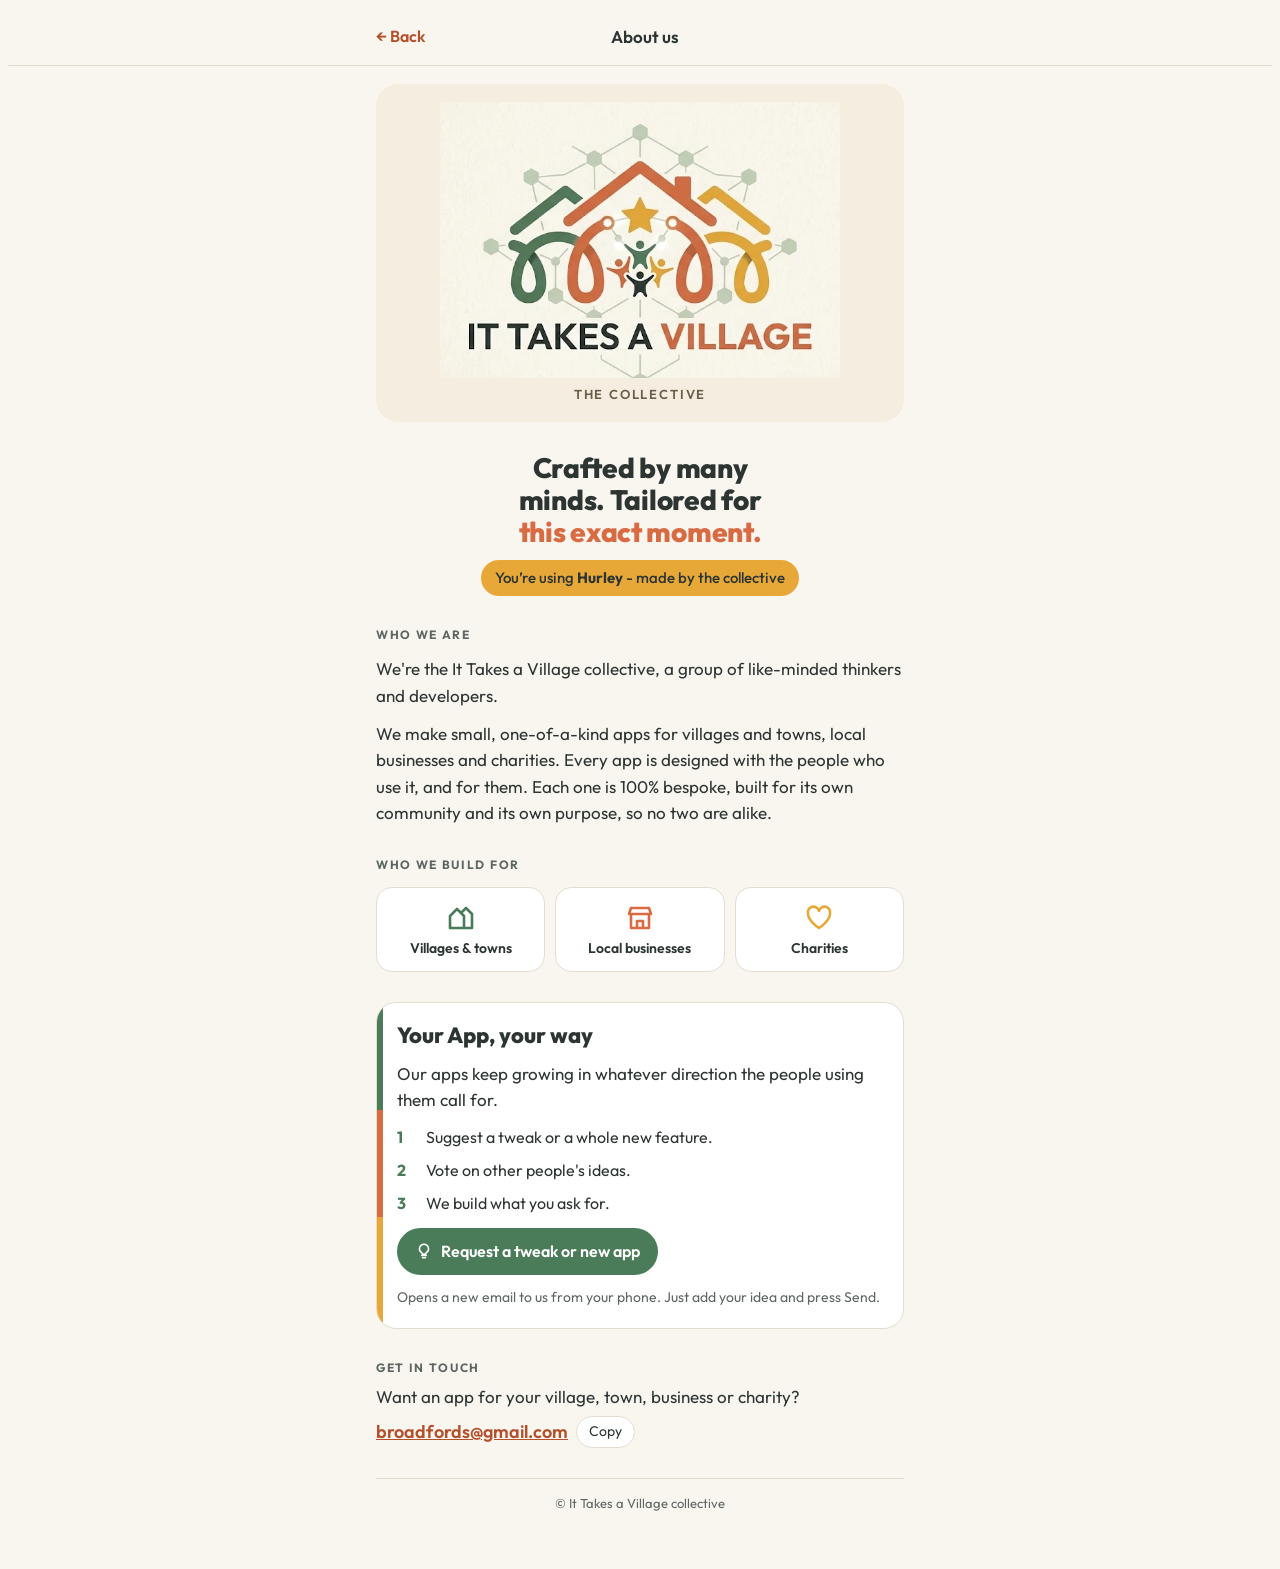
==== about.html @ 9b0e89bc "Hurley v0.1.0: home grid (8 buttons), top bar, place pages, profile, settings, about, install page, " ====
<!DOCTYPE html>
<html lang="en">
<head>
<meta charset="utf-8">
<meta name="viewport" content="width=device-width, initial-scale=1, viewport-fit=cover">
<meta name="theme-color" content="#F9F6F0">
<title>About us · Hurley</title>
<link rel="icon" href="icons/favicon-32.png">
<script src="js/theme.js"></script>
<link rel="preconnect" href="https://fonts.googleapis.com">
<link rel="preconnect" href="https://fonts.gstatic.com" crossorigin>
<link rel="stylesheet" href="https://fonts.googleapis.com/css2?family=Outfit:wght@400;500;600;700;800&display=swap">
<style>
/* Layout: in-app About screen; one phone column; cream logo plaque, then story, who-we-build-for trio, Your-App-your-way panel, contact */
:root{
  --cream:#F9F6F0; --plaque:#F4EDE0; --surface:#FFFFFF; --ink:#2C3531; --muted:#5E6762; --line:#E4DDD0;
  --terra:#D96B43; --terra-ink:#B4502C; --sage:#4A7C59; --gold:#E8A838;
  --on-terra:#FFFFFF; --on-sage:#FFFFFF; --on-gold:#2C3531;
  --font:"Outfit", system-ui, -apple-system, "Segoe UI", sans-serif;
}
@media (prefers-color-scheme: dark){:root:not([data-theme="light"]){
  --cream:#1E2421; --surface:#2C3531; --ink:#F1ECE2; --muted:#AEB7B1; --line:#3B4540;
  --terra:#E8825C; --terra-ink:#F0956F; --sage:#7FB28E; --gold:#EDB653;
  --on-terra:#1E2421; --on-sage:#1E2421; --on-gold:#1E2421; color-scheme:dark}}
:root[data-theme="dark"]{
  --cream:#1E2421; --surface:#2C3531; --ink:#F1ECE2; --muted:#AEB7B1; --line:#3B4540;
  --terra:#E8825C; --terra-ink:#F0956F; --sage:#7FB28E; --gold:#EDB653;
  --on-terra:#1E2421; --on-sage:#1E2421; --on-gold:#1E2421; color-scheme:dark}

*{box-sizing:border-box}
body{background:var(--cream);color:var(--ink);font-family:var(--font);font-size:17px;line-height:1.55}
h1,h2,h3{margin:0;font-weight:700;line-height:1.15;text-wrap:balance}
p{margin:0}
button,a{font:inherit}
:focus-visible{outline:3px solid var(--terra);outline-offset:2px;border-radius:6px}

.bar{position:sticky;top:env(safe-area-inset-top,0px);z-index:2;background:var(--cream);border-bottom:1px solid var(--line)}
.bar-in{max-width:560px;margin:0 auto;padding:10px 16px;display:flex;align-items:center;gap:12px}
.back{background:none;border:0;color:var(--terra-ink);font-weight:600;font-size:16px;padding:6px 0;cursor:pointer}
.bar h1{font-size:17px;font-weight:600;flex:1;text-align:center;margin-right:52px}

.wrap{max-width:560px;margin:0 auto;padding-inline:16px;padding-block:18px 48px;display:flex;flex-direction:column;gap:30px}

.plaque{background:var(--plaque);border-radius:22px;padding:18px 12px 8px;display:flex;flex-direction:column;align-items:center;gap:6px}
.plaque img{width:100%;max-width:400px;height:auto;display:block;
  -webkit-mask-image:radial-gradient(ellipse 88% 82% at 50% 50%,#000 76%,transparent 100%);
          mask-image:radial-gradient(ellipse 88% 82% at 50% 50%,#000 76%,transparent 100%)}
.tag{font-size:13px;letter-spacing:.14em;text-transform:uppercase;color:#6B5E4A;font-weight:600;padding-bottom:10px}

.hero{display:flex;flex-direction:column;gap:12px;text-align:center;align-items:center}
.hero h2{font-size:28px;font-weight:800;letter-spacing:-.01em;max-width:18ch}
.hero h2 em{font-style:normal;color:var(--terra)}
.using{display:inline-block;background:var(--gold);color:var(--on-gold);border-radius:999px;padding:6px 14px;font-size:15px;font-weight:500}
.using b{font-weight:700}

.story{display:flex;flex-direction:column;gap:12px}
.story p:first-child{font-size:19px;font-weight:500}
.eyebrow{font-size:12px;letter-spacing:.14em;text-transform:uppercase;font-weight:700;color:var(--muted)}

.trio{display:grid;grid-template-columns:repeat(3,minmax(0,1fr));gap:10px}
.trio div{background:var(--surface);border:1px solid var(--line);border-radius:16px;padding:14px 10px;display:flex;flex-direction:column;align-items:center;gap:8px;text-align:center;font-size:14px;font-weight:600;line-height:1.25}
.trio svg{width:30px;height:30px}
@media (max-width:360px){.trio{grid-template-columns:1fr}.trio div{flex-direction:row;text-align:left}}

.yay{background:var(--surface);border:1px solid var(--line);border-radius:20px;padding:20px;display:flex;flex-direction:column;gap:12px;position:relative;overflow:hidden}
.yay::before{content:"";position:absolute;inset:0 auto 0 0;width:6px;background:linear-gradient(var(--sage) 0 33%,var(--terra) 33% 66%,var(--gold) 66%)}
.yay h3{font-size:22px;font-weight:800}
.yay ol{margin:0;padding:0;list-style:none;display:flex;flex-direction:column;gap:8px;font-size:16px}
.yay li{display:flex;gap:10px;align-items:baseline}
.yay li span{flex:none;font-weight:700;color:var(--sage);min-width:1.2em}
.pill{align-self:flex-start;display:inline-flex;align-items:center;gap:8px;background:var(--sage);color:var(--on-sage);border:0;border-radius:999px;padding:11px 18px;font-weight:600;font-size:16px;text-decoration:none;cursor:pointer}
.pill svg{width:18px;height:18px}
.hint{font-size:14px;color:var(--muted)}

.contact{display:flex;flex-direction:column;gap:6px}
.contact .row{display:flex;flex-wrap:wrap;align-items:center;gap:8px}
.contact a{color:var(--terra-ink);font-weight:600;font-size:18px;user-select:all;word-break:break-all}
.copy{border:1px solid var(--line);background:var(--surface);color:var(--ink);border-radius:999px;padding:4px 12px;font-size:14px;cursor:pointer}

footer{border-top:1px solid var(--line);padding-top:14px;font-size:13px;color:var(--muted);text-align:center}
</style>
</head>
<body>
<!-- Shared It Takes a Village collective About Us page. Master copy lives in _assets/it-takes-a-village/about.html; per app only APP_NAME and BACK_URL differ. -->

<header class="bar"><div class="bar-in">
  <button class="back" id="back">← Back</button>
  <h1>About us</h1>
</div></header>

<main class="wrap">
  <div class="plaque">
    <img src="assets/collective-logo.webp" alt="It Takes a Village logo: three rooftops in green, terracotta and gold, joined by figures of people under a star" width="580" height="400">
    <div class="tag">The collective</div>
  </div>

  <section class="hero">
    <h2>Crafted by many minds. Tailored for <em>this exact moment.</em></h2>
    <div class="using" id="using"></div>
  </section>

  <section class="story" aria-labelledby="who">
    <span class="eyebrow" id="who">Who we are</span>
    <p>We're the It Takes a Village collective, a group of like-minded thinkers and developers.</p>
    <p>We make small, one-of-a-kind apps for villages and towns, local businesses and charities. Every app is designed with the people who use it, and for them. Each one is 100% bespoke, built for its own community and its own purpose, so no two are alike.</p>
  </section>

  <section class="story" aria-labelledby="for">
    <span class="eyebrow" id="for">Who we build for</span>
    <div class="trio">
      <div><svg viewBox="0 0 30 30" aria-hidden="true"><path d="M4 26V14l7-7 7 7v12z" fill="none" stroke="var(--sage)" stroke-width="2.6" stroke-linejoin="round"/><path d="M15 11l5-5 6 6v14h-8" fill="none" stroke="var(--sage)" stroke-width="2.6" stroke-linejoin="round"/></svg>Villages &amp; towns</div>
      <div><svg viewBox="0 0 30 30" aria-hidden="true"><path d="M4 12h22l-2-6H6z M6 12v14h18V12" fill="none" stroke="var(--terra)" stroke-width="2.6" stroke-linejoin="round"/><path d="M12 26v-7h6v7" fill="none" stroke="var(--terra)" stroke-width="2.6" stroke-linejoin="round"/></svg>Local businesses</div>
      <div><svg viewBox="0 0 30 30" aria-hidden="true"><path d="M15 26S4 19 4 11.5A5.5 5.5 0 0 1 15 9a5.5 5.5 0 0 1 11 2.5C26 19 15 26 15 26z" fill="none" stroke="var(--gold)" stroke-width="2.6" stroke-linejoin="round"/></svg>Charities</div>
    </div>
  </section>

  <section class="yay" aria-labelledby="yay-h">
    <h3 id="yay-h">Your App, your way</h3>
    <p>Our apps keep growing in whatever direction the people using them call for.</p>
    <ol>
      <li><span>1</span>Suggest a tweak or a whole new feature.</li>
      <li><span>2</span>Vote on other people's ideas.</li>
      <li><span>3</span>We build what you ask for.</li>
    </ol>
    <a class="pill" id="req" href="mailto:broadfords@gmail.com"><svg viewBox="0 0 24 24" aria-hidden="true"><path d="M9 18h6M10 21h4M12 3a6 6 0 0 0-3.5 10.9c.6.5 1 1.2 1 2.1h5c0-.9.4-1.6 1-2.1A6 6 0 0 0 12 3z" fill="none" stroke="currentColor" stroke-width="2" stroke-linecap="round" stroke-linejoin="round"/></svg>Request a tweak or new app</a>
    <p class="hint">Opens a new email to us from your phone. Just add your idea and press Send.</p>
  </section>

  <section class="contact" aria-labelledby="ct">
    <span class="eyebrow" id="ct">Get in touch</span>
    <p>Want an app for your village, town, business or charity?</p>
    <div class="row"><a href="mailto:broadfords@gmail.com" id="email">broadfords@gmail.com</a><button class="copy" id="copy">Copy</button></div>
  </section>

  <footer>© It Takes a Village collective</footer>
</main>

<script>
const APP_NAME = 'Hurley';
const BACK_URL = './';
document.getElementById('using').innerHTML = 'You’re using <b></b> - made by the collective';
document.querySelector('#using b').textContent = APP_NAME;
// Option 1 (for now): email. Option 2 (later): open the app's "Your App, your way" request list instead.
document.getElementById('req').href = 'mailto:broadfords@gmail.com?subject=' + encodeURIComponent('Idea for ' + APP_NAME)
  + '&body=' + encodeURIComponent('My idea for ' + APP_NAME + ' is: ');
document.getElementById('back').onclick = () => { if (history.length > 1) history.back(); else location.href = BACK_URL; };
document.getElementById('copy').onclick = () => {
  const b = document.getElementById('copy'), done = () => { b.textContent = 'Copied'; setTimeout(() => b.textContent = 'Copy', 1500); };
  const sel = () => { const r = document.createRange(); r.selectNodeContents(document.getElementById('email')); const s = getSelection(); s.removeAllRanges(); s.addRange(r); };
  try { navigator.clipboard.writeText('broadfords@gmail.com').then(done, sel); } catch (e) { sel(); }
};
</script>
</body>
</html>
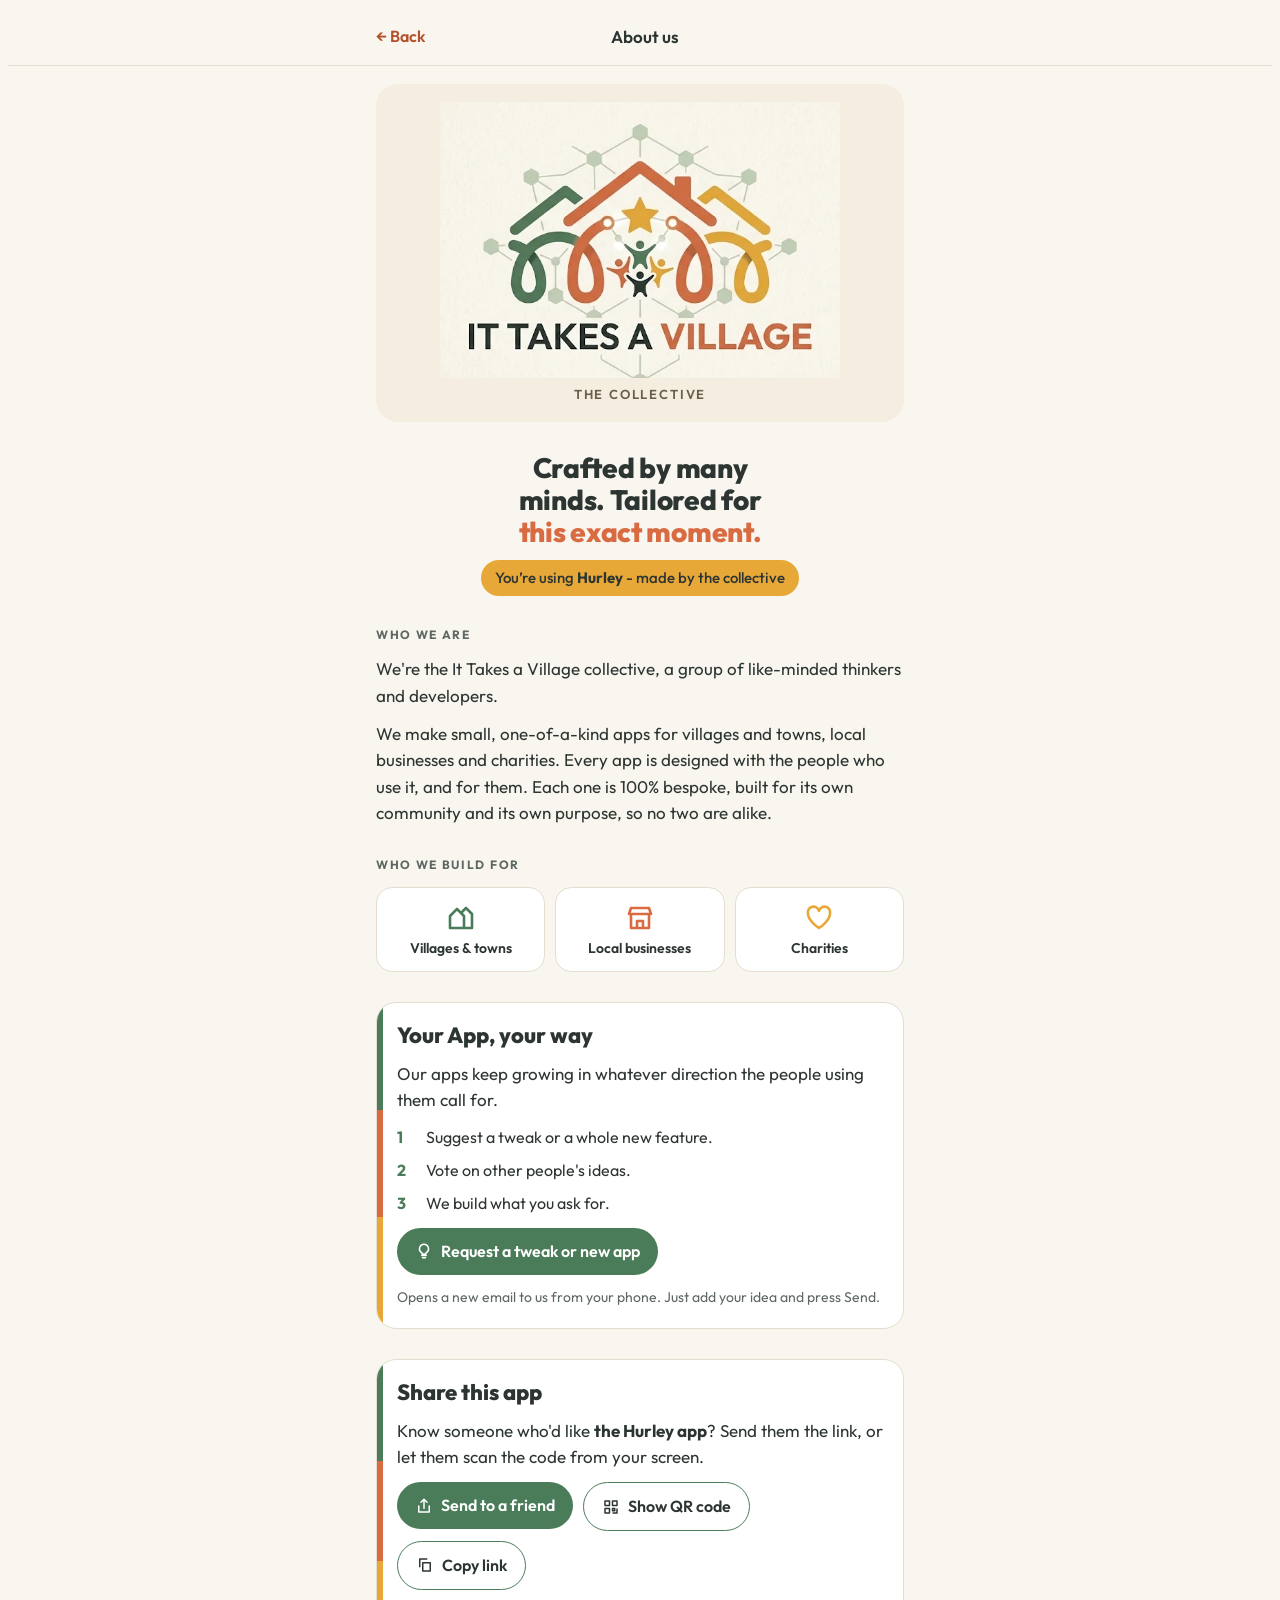
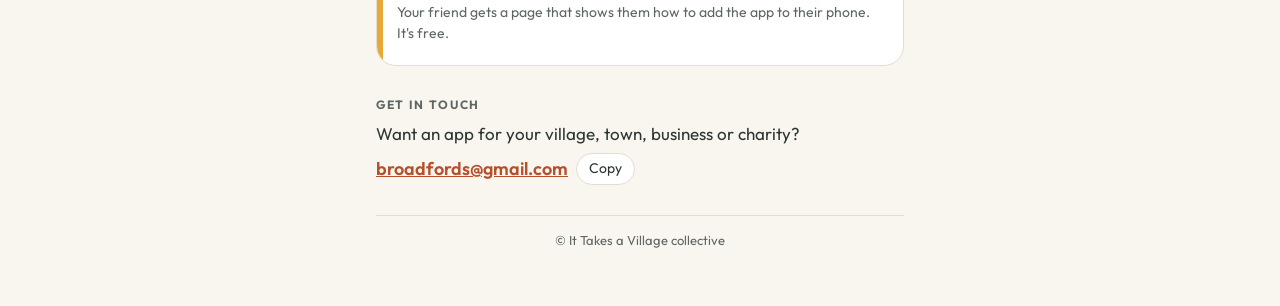
==== commit 30831200: "Hurley v0.8.3: Share this app card on the About page Send to a friend (phone share sheet), Show QR c" ====
--- a/about.html
+++ b/about.html
@@ -72,6 +72,16 @@
 .pill svg{width:18px;height:18px}
 .hint{font-size:14px;color:var(--muted)}
 
+/* Share this app: native share sheet, QR on screen, copy link */
+.share-btns{display:flex;flex-wrap:wrap;gap:10px}
+.pill.alt{background:var(--surface);color:var(--ink);border:1.5px solid var(--sage)}
+.qr-ov{position:fixed;inset:0;z-index:10;background:rgba(20,25,22,.72);display:flex;align-items:center;justify-content:center;padding:16px}
+.qr-ov[hidden]{display:none}
+.qr-card{background:var(--surface);color:var(--ink);border-radius:22px;padding:22px;max-width:340px;width:100%;display:flex;flex-direction:column;align-items:center;gap:12px;text-align:center}
+.qr-card h3{font-size:21px;font-weight:800}
+.qr-card img{width:100%;max-width:260px;height:auto;border-radius:10px;background:#fff}
+.qr-card .pill{align-self:center}
+
 .contact{display:flex;flex-direction:column;gap:6px}
 .contact .row{display:flex;flex-wrap:wrap;align-items:center;gap:8px}
 .contact a{color:var(--terra-ink);font-weight:600;font-size:18px;user-select:all;word-break:break-all}
@@ -126,6 +136,17 @@
     <p class="hint">Opens a new email to us from your phone. Just add your idea and press Send.</p>
   </section>
 
+  <section class="yay share" aria-labelledby="sh-h">
+    <h3 id="sh-h">Share this app</h3>
+    <p>Know someone who'd like <b id="sh-app"></b>? Send them the link, or let them scan the code from your screen.</p>
+    <div class="share-btns">
+      <button class="pill" id="sh-send" hidden><svg viewBox="0 0 24 24" aria-hidden="true"><path d="M12 15V3M8 7l4-4 4 4M5 12v8h14v-8" fill="none" stroke="currentColor" stroke-width="2" stroke-linecap="round" stroke-linejoin="round"/></svg>Send to a friend</button>
+      <button class="pill alt" id="sh-qr"><svg viewBox="0 0 24 24" aria-hidden="true"><path d="M4 4h6v6H4zM14 4h6v6h-6zM4 14h6v6H4zM14 14h3v3h-3zM20 14v6h-6" fill="none" stroke="currentColor" stroke-width="2" stroke-linejoin="round"/></svg>Show QR code</button>
+      <button class="pill alt" id="sh-copy"><svg viewBox="0 0 24 24" aria-hidden="true"><path d="M9 9h10v11H9zM5 15V4h10" fill="none" stroke="currentColor" stroke-width="2" stroke-linejoin="round"/></svg><span>Copy link</span></button>
+    </div>
+    <p class="hint">Your friend gets a page that shows them how to add the app to their phone. It's free.</p>
+  </section>
+
   <section class="contact" aria-labelledby="ct">
     <span class="eyebrow" id="ct">Get in touch</span>
     <p>Want an app for your village, town, business or charity?</p>
@@ -134,6 +155,15 @@
 
   <footer>© It Takes a Village collective</footer>
 </main>
+
+<div class="qr-ov" id="qr-ov" hidden role="dialog" aria-modal="true" aria-labelledby="qr-t">
+  <div class="qr-card">
+    <h3 id="qr-t">Scan to get the app</h3>
+    <img src="assets/share-qr.svg" alt="QR code that opens the It Takes a Village page for adding this app" width="260" height="260">
+    <p class="hint">Ask your friend to point their phone camera at this code.</p>
+    <button class="pill" id="qr-close">Done</button>
+  </div>
+</div>
 
 <script>
 const APP_NAME = 'Hurley';
@@ -144,6 +174,26 @@
 document.getElementById('req').href = 'mailto:broadfords@gmail.com?subject=' + encodeURIComponent('Idea for ' + APP_NAME)
   + '&body=' + encodeURIComponent('My idea for ' + APP_NAME + ' is: ');
 document.getElementById('back').onclick = () => { if (history.length > 1) history.back(); else location.href = BACK_URL; };
+// Share this app. The link goes to the collective hub (it detects the phone and shows the install steps);
+// ?from= lets the hub put this app first. Keep SHARE_URL in step with assets/share-qr.svg.
+const SHARE_URL = 'https://ittakesavillagecollective.co.uk/?from=hurley';
+const SHARE_TEXT = 'I use the ' + APP_NAME + ' app and thought you might like it. It is free. Get it here:';
+document.getElementById('sh-app').textContent = 'the ' + APP_NAME + ' app';
+const shSend = document.getElementById('sh-send'), shCopy = document.getElementById('sh-copy'), qrOv = document.getElementById('qr-ov');
+if (navigator.share) {
+  shSend.hidden = false;
+  shSend.onclick = () => { navigator.share({ title: APP_NAME + ' app', text: SHARE_TEXT, url: SHARE_URL }).catch(() => {}); };
+}
+shCopy.onclick = () => {
+  const label = shCopy.querySelector('span'), done = () => { label.textContent = 'Copied'; setTimeout(() => label.textContent = 'Copy link', 1500); };
+  try { navigator.clipboard.writeText(SHARE_URL).then(done, () => { label.textContent = SHARE_URL; }); } catch (e) { label.textContent = SHARE_URL; }
+};
+document.getElementById('sh-qr').onclick = () => { qrOv.hidden = false; document.getElementById('qr-close').focus(); };
+const closeQr = () => { qrOv.hidden = true; };
+document.getElementById('qr-close').onclick = closeQr;
+qrOv.onclick = e => { if (e.target === qrOv) closeQr(); };
+document.addEventListener('keydown', e => { if (e.key === 'Escape') closeQr(); });
+
 document.getElementById('copy').onclick = () => {
   const b = document.getElementById('copy'), done = () => { b.textContent = 'Copied'; setTimeout(() => b.textContent = 'Copy', 1500); };
   const sel = () => { const r = document.createRange(); r.selectNodeContents(document.getElementById('email')); const s = getSelection(); s.removeAllRanges(); s.addRange(r); };
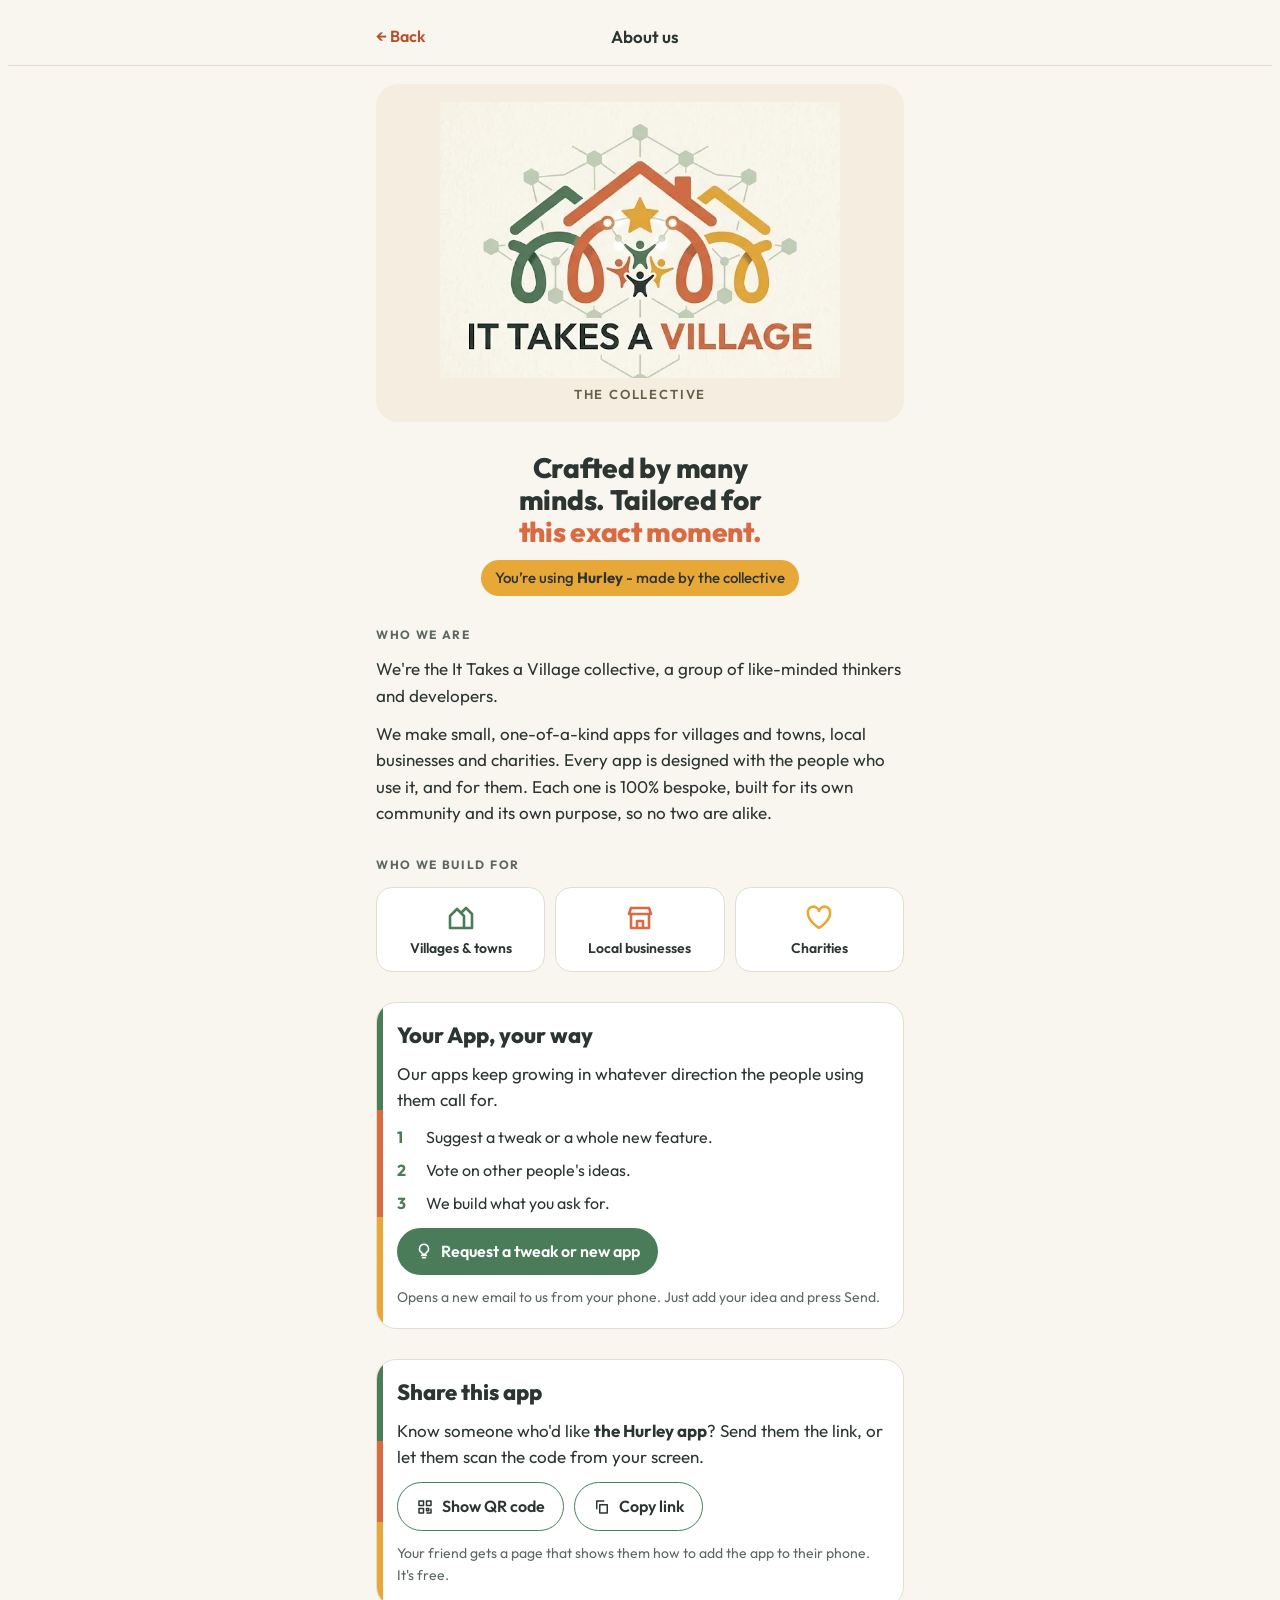
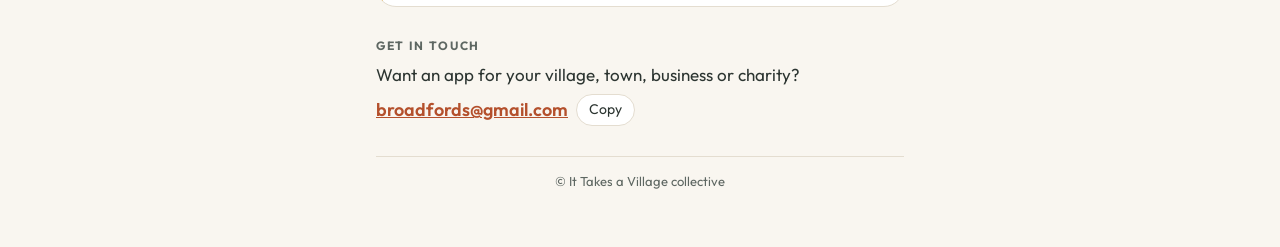
==== commit 712c9765: "Hurley v0.8.4: About page - Send to a friend button no longer shows on browsers without a share shee" ====
--- a/about.html
+++ b/about.html
@@ -76,7 +76,7 @@
 .share-btns{display:flex;flex-wrap:wrap;gap:10px}
 .pill.alt{background:var(--surface);color:var(--ink);border:1.5px solid var(--sage)}
 .qr-ov{position:fixed;inset:0;z-index:10;background:rgba(20,25,22,.72);display:flex;align-items:center;justify-content:center;padding:16px}
-.qr-ov[hidden]{display:none}
+.qr-ov[hidden],.share[hidden],.pill[hidden]{display:none}
 .qr-card{background:var(--surface);color:var(--ink);border-radius:22px;padding:22px;max-width:340px;width:100%;display:flex;flex-direction:column;align-items:center;gap:12px;text-align:center}
 .qr-card h3{font-size:21px;font-weight:800}
 .qr-card img{width:100%;max-width:260px;height:auto;border-radius:10px;background:#fff}
